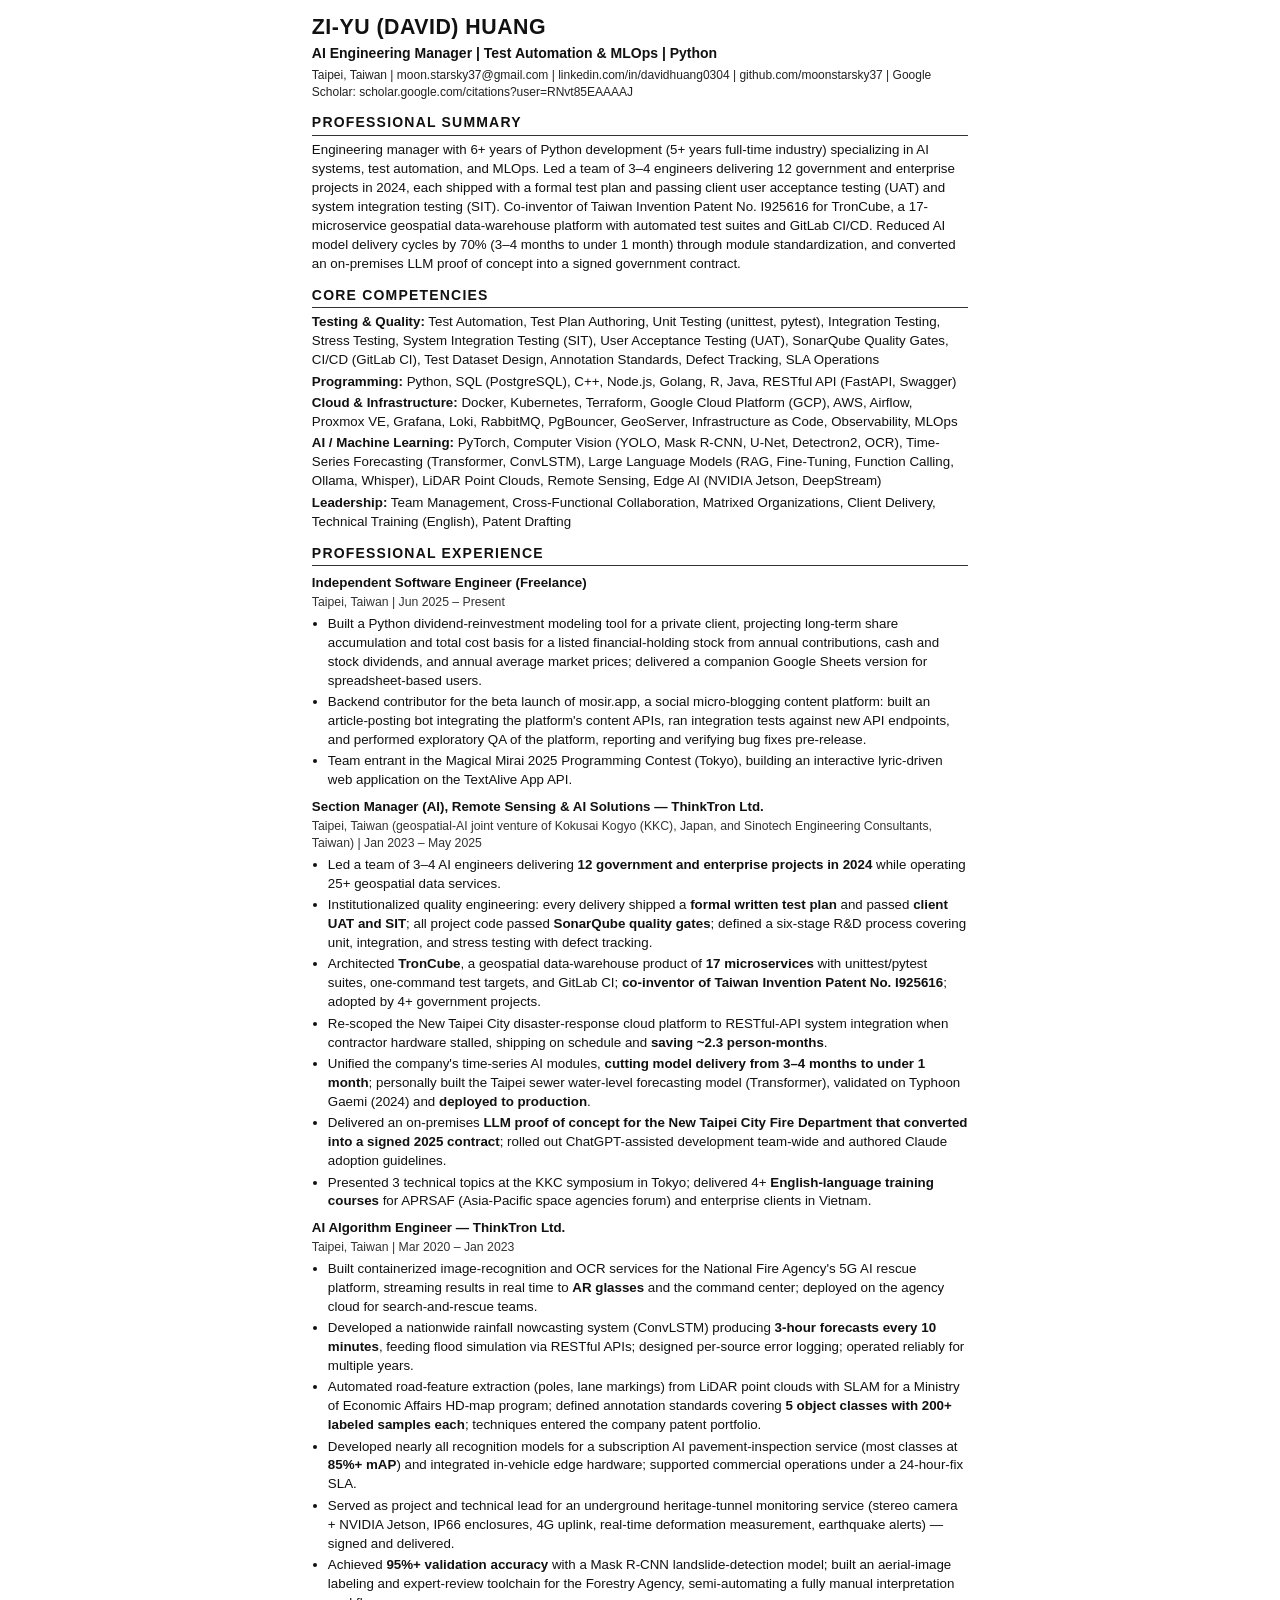
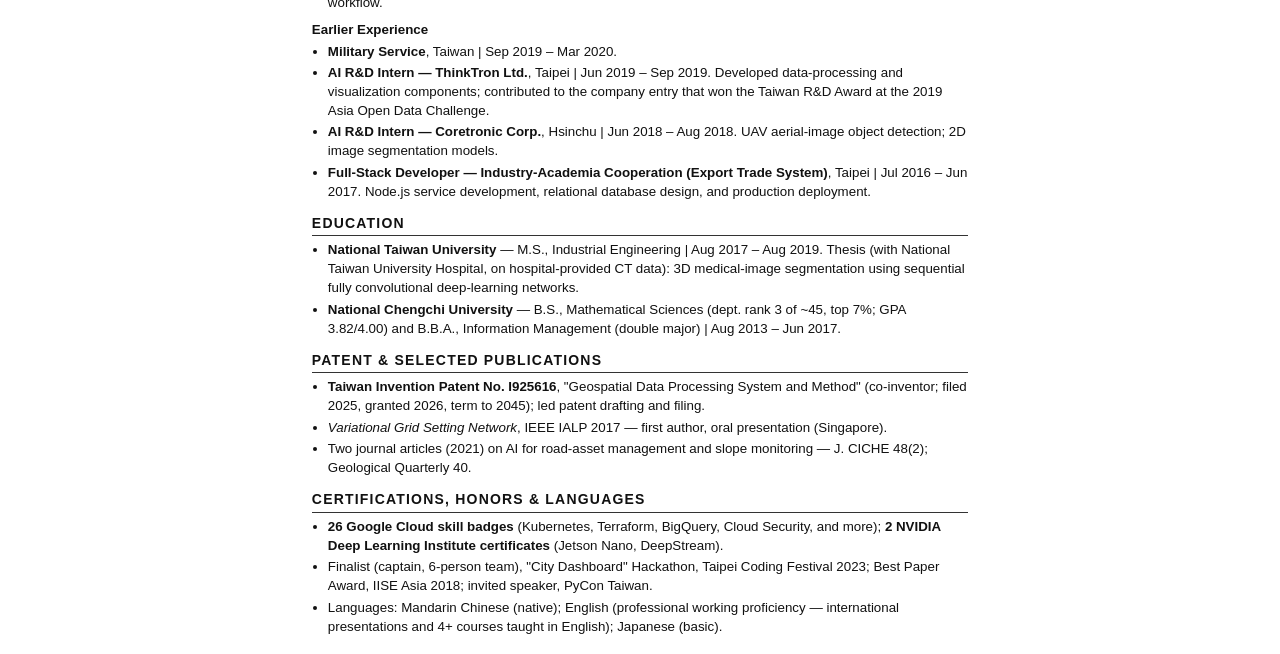
==== resume/Resume_ZiYu_Huang_2026_EN.html @ 3853565e "Initial portfolio: orbit-to-underground interactive site" ====
<!DOCTYPE html>
<html lang="en">
<head>
<meta charset="utf-8">
<title>Zi-Yu Huang — Resume (ATS)</title>
<style>
  /* ATS-first design: single column, no tables/flex for content, standard headings,
     system fonts, plain-text contact line. Prints to a clean 2-page A4 PDF. */
  @page { size: A4; margin: 14mm 16mm; }
  * { box-sizing: border-box; margin: 0; padding: 0; }
  body {
    font-family: Arial, Helvetica, "Noto Sans", sans-serif;
    font-size: 10pt; line-height: 1.42; color: #111;
    max-width: 180mm; margin: 0 auto; padding: 12px;
  }
  h1 { font-size: 16pt; letter-spacing: .5px; }
  .target { font-size: 10.5pt; font-weight: bold; margin-top: 2px; }
  .contact { font-size: 9pt; margin-top: 3px; color: #222; }
  h2 {
    font-size: 10.5pt; text-transform: uppercase; letter-spacing: 1.2px;
    border-bottom: 1.2px solid #333; margin: 12px 0 5px; padding-bottom: 2px;
  }
  h3 { font-size: 10pt; margin: 8px 0 1px; }
  .meta { font-size: 9.2pt; color: #333; margin-bottom: 2px; }
  ul { padding-left: 16px; margin: 3px 0 6px; }
  li { margin-bottom: 2.5px; }
  p { margin-bottom: 4px; }
  .kw p { margin-bottom: 2.5px; }
  @media print { body { padding: 0; } }
</style>
</head>
<body>
<header>
  <h1>ZI-YU (DAVID) HUANG</h1>
  <div class="target">AI Engineering Manager | Test Automation &amp; MLOps | Python</div>
  <div class="contact">Taipei, Taiwan | moon.starsky37@gmail.com | linkedin.com/in/davidhuang0304 | github.com/moonstarsky37 | Google Scholar: scholar.google.com/citations?user=RNvt85EAAAAJ</div>
</header>

<h2>Professional Summary</h2>
<p>Engineering manager with 6+ years of Python development (5+ years full-time industry) specializing in AI systems, test automation, and MLOps. Led a team of 3&ndash;4 engineers delivering 12 government and enterprise projects in 2024, each shipped with a formal test plan and passing client user acceptance testing (UAT) and system integration testing (SIT). Co-inventor of Taiwan Invention Patent No. I925616 for TronCube, a 17-microservice geospatial data-warehouse platform with automated test suites and GitLab CI/CD. Reduced AI model delivery cycles by 70% (3&ndash;4 months to under 1 month) through module standardization, and converted an on-premises LLM proof of concept into a signed government contract.</p>

<h2>Core Competencies</h2>
<div class="kw">
<p><b>Testing &amp; Quality:</b> Test Automation, Test Plan Authoring, Unit Testing (unittest, pytest), Integration Testing, Stress Testing, System Integration Testing (SIT), User Acceptance Testing (UAT), SonarQube Quality Gates, CI/CD (GitLab CI), Test Dataset Design, Annotation Standards, Defect Tracking, SLA Operations</p>
<p><b>Programming:</b> Python, SQL (PostgreSQL), C++, Node.js, Golang, R, Java, RESTful API (FastAPI, Swagger)</p>
<p><b>Cloud &amp; Infrastructure:</b> Docker, Kubernetes, Terraform, Google Cloud Platform (GCP), AWS, Airflow, Proxmox VE, Grafana, Loki, RabbitMQ, PgBouncer, GeoServer, Infrastructure as Code, Observability, MLOps</p>
<p><b>AI / Machine Learning:</b> PyTorch, Computer Vision (YOLO, Mask R-CNN, U-Net, Detectron2, OCR), Time-Series Forecasting (Transformer, ConvLSTM), Large Language Models (RAG, Fine-Tuning, Function Calling, Ollama, Whisper), LiDAR Point Clouds, Remote Sensing, Edge AI (NVIDIA Jetson, DeepStream)</p>
<p><b>Leadership:</b> Team Management, Cross-Functional Collaboration, Matrixed Organizations, Client Delivery, Technical Training (English), Patent Drafting</p>
</div>

<h2>Professional Experience</h2>

<h3>Independent Software Engineer (Freelance)</h3>
<div class="meta">Taipei, Taiwan | Jun 2025 &ndash; Present</div>
<ul>
  <li>Built a Python dividend-reinvestment modeling tool for a private client, projecting long-term share accumulation and total cost basis for a listed financial-holding stock from annual contributions, cash and stock dividends, and annual average market prices; delivered a companion Google Sheets version for spreadsheet-based users.</li>
  <li>Backend contributor for the beta launch of mosir.app, a social micro-blogging content platform: built an article-posting bot integrating the platform's content APIs, ran integration tests against new API endpoints, and performed exploratory QA of the platform, reporting and verifying bug fixes pre-release.</li>
  <li>Team entrant in the Magical Mirai 2025 Programming Contest (Tokyo), building an interactive lyric-driven web application on the TextAlive App API.</li>
</ul>

<h3>Section Manager (AI), Remote Sensing &amp; AI Solutions &mdash; ThinkTron Ltd.</h3>
<div class="meta">Taipei, Taiwan (geospatial-AI joint venture of Kokusai Kogyo (KKC), Japan, and Sinotech Engineering Consultants, Taiwan) | Jan 2023 &ndash; May 2025</div>
<ul>
  <li>Led a team of 3&ndash;4 AI engineers delivering <b>12 government and enterprise projects in 2024</b> while operating 25+ geospatial data services.</li>
  <li>Institutionalized quality engineering: every delivery shipped a <b>formal written test plan</b> and passed <b>client UAT and SIT</b>; all project code passed <b>SonarQube quality gates</b>; defined a six-stage R&amp;D process covering unit, integration, and stress testing with defect tracking.</li>
  <li>Architected <b>TronCube</b>, a geospatial data-warehouse product of <b>17 microservices</b> with unittest/pytest suites, one-command test targets, and GitLab CI; <b>co-inventor of Taiwan Invention Patent No. I925616</b>; adopted by 4+ government projects.</li>
  <li>Re-scoped the New Taipei City disaster-response cloud platform to RESTful-API system integration when contractor hardware stalled, shipping on schedule and <b>saving ~2.3 person-months</b>.</li>
  <li>Unified the company's time-series AI modules, <b>cutting model delivery from 3&ndash;4 months to under 1 month</b>; personally built the Taipei sewer water-level forecasting model (Transformer), validated on Typhoon Gaemi (2024) and <b>deployed to production</b>.</li>
  <li>Delivered an on-premises <b>LLM proof of concept for the New Taipei City Fire Department that converted into a signed 2025 contract</b>; rolled out ChatGPT-assisted development team-wide and authored Claude adoption guidelines.</li>
  <li>Presented 3 technical topics at the KKC symposium in Tokyo; delivered 4+ <b>English-language training courses</b> for APRSAF (Asia-Pacific space agencies forum) and enterprise clients in Vietnam.</li>
</ul>

<h3>AI Algorithm Engineer &mdash; ThinkTron Ltd.</h3>
<div class="meta">Taipei, Taiwan | Mar 2020 &ndash; Jan 2023</div>
<ul>
  <li>Built containerized image-recognition and OCR services for the National Fire Agency's 5G AI rescue platform, streaming results in real time to <b>AR glasses</b> and the command center; deployed on the agency cloud for search-and-rescue teams.</li>
  <li>Developed a nationwide rainfall nowcasting system (ConvLSTM) producing <b>3-hour forecasts every 10 minutes</b>, feeding flood simulation via RESTful APIs; designed per-source error logging; operated reliably for multiple years.</li>
  <li>Automated road-feature extraction (poles, lane markings) from LiDAR point clouds with SLAM for a Ministry of Economic Affairs HD-map program; defined annotation standards covering <b>5 object classes with 200+ labeled samples each</b>; techniques entered the company patent portfolio.</li>
  <li>Developed nearly all recognition models for a subscription AI pavement-inspection service (most classes at <b>85%+ mAP</b>) and integrated in-vehicle edge hardware; supported commercial operations under a 24-hour-fix SLA.</li>
  <li>Served as project and technical lead for an underground heritage-tunnel monitoring service (stereo camera + NVIDIA Jetson, IP66 enclosures, 4G uplink, real-time deformation measurement, earthquake alerts) &mdash; signed and delivered.</li>
  <li>Achieved <b>95%+ validation accuracy</b> with a Mask R-CNN landslide-detection model; built an aerial-image labeling and expert-review toolchain for the Forestry Agency, semi-automating a fully manual interpretation workflow.</li>
</ul>

<h3>Earlier Experience</h3>
<ul>
  <li><b>Military Service</b>, Taiwan | Sep 2019 &ndash; Mar 2020.</li>
  <li><b>AI R&amp;D Intern &mdash; ThinkTron Ltd.</b>, Taipei | Jun 2019 &ndash; Sep 2019. Developed data-processing and visualization components; contributed to the company entry that won the Taiwan R&amp;D Award at the 2019 Asia Open Data Challenge.</li>
  <li><b>AI R&amp;D Intern &mdash; Coretronic Corp.</b>, Hsinchu | Jun 2018 &ndash; Aug 2018. UAV aerial-image object detection; 2D image segmentation models.</li>
  <li><b>Full-Stack Developer &mdash; Industry-Academia Cooperation (Export Trade System)</b>, Taipei | Jul 2016 &ndash; Jun 2017. Node.js service development, relational database design, and production deployment.</li>
</ul>

<h2>Education</h2>
<ul>
  <li><b>National Taiwan University</b> &mdash; M.S., Industrial Engineering | Aug 2017 &ndash; Aug 2019. Thesis (with National Taiwan University Hospital, on hospital-provided CT data): 3D medical-image segmentation using sequential fully convolutional deep-learning networks.</li>
  <li><b>National Chengchi University</b> &mdash; B.S., Mathematical Sciences (dept. rank 3 of ~45, top 7%; GPA 3.82/4.00) and B.B.A., Information Management (double major) | Aug 2013 &ndash; Jun 2017.</li>
</ul>

<h2>Patent &amp; Selected Publications</h2>
<ul>
  <li><b>Taiwan Invention Patent No. I925616</b>, "Geospatial Data Processing System and Method" (co-inventor; filed 2025, granted 2026, term to 2045); led patent drafting and filing.</li>
  <li><i>Variational Grid Setting Network</i>, IEEE IALP 2017 &mdash; first author, oral presentation (Singapore).</li>
  <li>Two journal articles (2021) on AI for road-asset management and slope monitoring &mdash; J. CICHE 48(2); Geological Quarterly 40.</li>
</ul>

<h2>Certifications, Honors &amp; Languages</h2>
<ul>
  <li><b>26 Google Cloud skill badges</b> (Kubernetes, Terraform, BigQuery, Cloud Security, and more); <b>2 NVIDIA Deep Learning Institute certificates</b> (Jetson Nano, DeepStream).</li>
  <li>Finalist (captain, 6-person team), "City Dashboard" Hackathon, Taipei Coding Festival 2023; Best Paper Award, IISE Asia 2018; invited speaker, PyCon Taiwan.</li>
  <li>Languages: Mandarin Chinese (native); English (professional working proficiency &mdash; international presentations and 4+ courses taught in English); Japanese (basic).</li>
</ul>

</body>
</html>
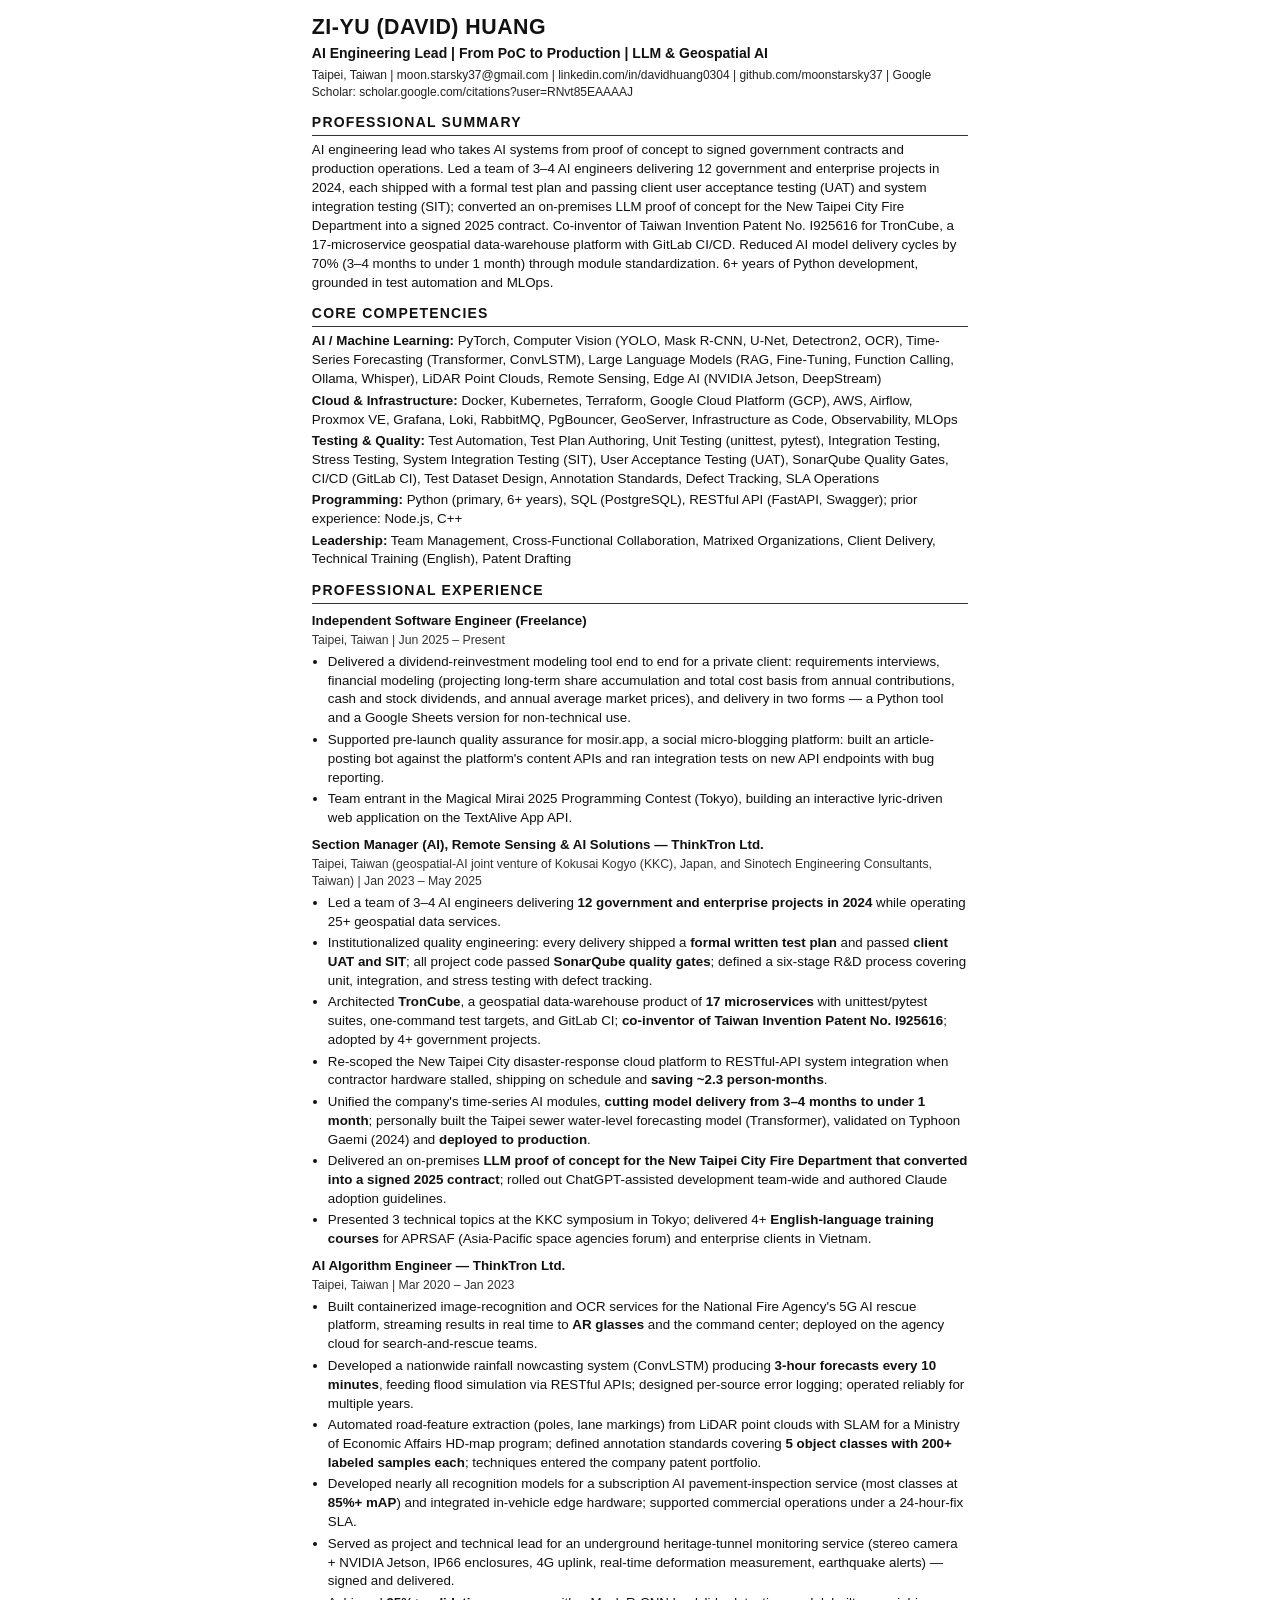
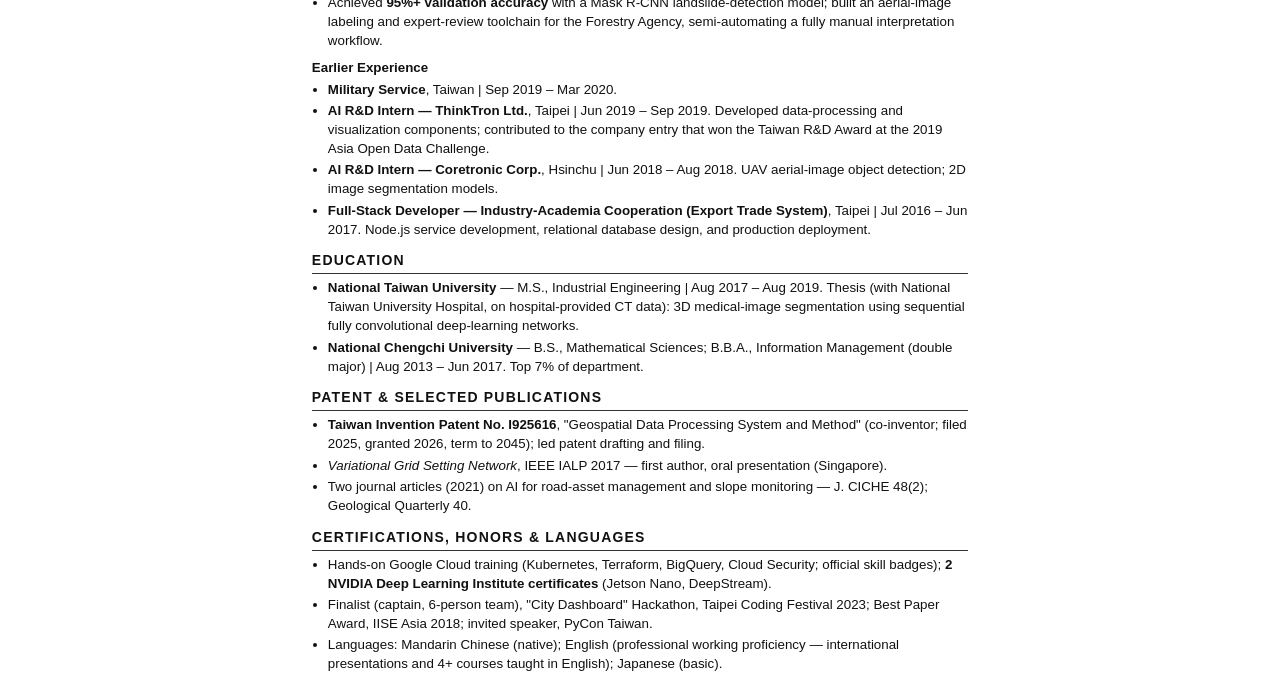
==== commit 6105add1: "feat: reposition as AI Engineering Lead; add no-JS static summary - resume EN/ZH: new headline + PoC" ====
--- a/resume/Resume_ZiYu_Huang_2026_EN.html
+++ b/resume/Resume_ZiYu_Huang_2026_EN.html
@@ -32,19 +32,19 @@
 <body>
 <header>
   <h1>ZI-YU (DAVID) HUANG</h1>
-  <div class="target">AI Engineering Manager | Test Automation &amp; MLOps | Python</div>
+  <div class="target">AI Engineering Lead | From PoC to Production | LLM &amp; Geospatial AI</div>
   <div class="contact">Taipei, Taiwan | moon.starsky37@gmail.com | linkedin.com/in/davidhuang0304 | github.com/moonstarsky37 | Google Scholar: scholar.google.com/citations?user=RNvt85EAAAAJ</div>
 </header>
 
 <h2>Professional Summary</h2>
-<p>Engineering manager with 6+ years of Python development (5+ years full-time industry) specializing in AI systems, test automation, and MLOps. Led a team of 3&ndash;4 engineers delivering 12 government and enterprise projects in 2024, each shipped with a formal test plan and passing client user acceptance testing (UAT) and system integration testing (SIT). Co-inventor of Taiwan Invention Patent No. I925616 for TronCube, a 17-microservice geospatial data-warehouse platform with automated test suites and GitLab CI/CD. Reduced AI model delivery cycles by 70% (3&ndash;4 months to under 1 month) through module standardization, and converted an on-premises LLM proof of concept into a signed government contract.</p>
+<p>AI engineering lead who takes AI systems from proof of concept to signed government contracts and production operations. Led a team of 3&ndash;4 AI engineers delivering 12 government and enterprise projects in 2024, each shipped with a formal test plan and passing client user acceptance testing (UAT) and system integration testing (SIT); converted an on-premises LLM proof of concept for the New Taipei City Fire Department into a signed 2025 contract. Co-inventor of Taiwan Invention Patent No. I925616 for TronCube, a 17-microservice geospatial data-warehouse platform with GitLab CI/CD. Reduced AI model delivery cycles by 70% (3&ndash;4 months to under 1 month) through module standardization. 6+ years of Python development, grounded in test automation and MLOps.</p>
 
 <h2>Core Competencies</h2>
 <div class="kw">
+<p><b>AI / Machine Learning:</b> PyTorch, Computer Vision (YOLO, Mask R-CNN, U-Net, Detectron2, OCR), Time-Series Forecasting (Transformer, ConvLSTM), Large Language Models (RAG, Fine-Tuning, Function Calling, Ollama, Whisper), LiDAR Point Clouds, Remote Sensing, Edge AI (NVIDIA Jetson, DeepStream)</p>
+<p><b>Cloud &amp; Infrastructure:</b> Docker, Kubernetes, Terraform, Google Cloud Platform (GCP), AWS, Airflow, Proxmox VE, Grafana, Loki, RabbitMQ, PgBouncer, GeoServer, Infrastructure as Code, Observability, MLOps</p>
 <p><b>Testing &amp; Quality:</b> Test Automation, Test Plan Authoring, Unit Testing (unittest, pytest), Integration Testing, Stress Testing, System Integration Testing (SIT), User Acceptance Testing (UAT), SonarQube Quality Gates, CI/CD (GitLab CI), Test Dataset Design, Annotation Standards, Defect Tracking, SLA Operations</p>
-<p><b>Programming:</b> Python, SQL (PostgreSQL), C++, Node.js, Golang, R, Java, RESTful API (FastAPI, Swagger)</p>
-<p><b>Cloud &amp; Infrastructure:</b> Docker, Kubernetes, Terraform, Google Cloud Platform (GCP), AWS, Airflow, Proxmox VE, Grafana, Loki, RabbitMQ, PgBouncer, GeoServer, Infrastructure as Code, Observability, MLOps</p>
-<p><b>AI / Machine Learning:</b> PyTorch, Computer Vision (YOLO, Mask R-CNN, U-Net, Detectron2, OCR), Time-Series Forecasting (Transformer, ConvLSTM), Large Language Models (RAG, Fine-Tuning, Function Calling, Ollama, Whisper), LiDAR Point Clouds, Remote Sensing, Edge AI (NVIDIA Jetson, DeepStream)</p>
+<p><b>Programming:</b> Python (primary, 6+ years), SQL (PostgreSQL), RESTful API (FastAPI, Swagger); prior experience: Node.js, C++</p>
 <p><b>Leadership:</b> Team Management, Cross-Functional Collaboration, Matrixed Organizations, Client Delivery, Technical Training (English), Patent Drafting</p>
 </div>
 
@@ -53,8 +53,8 @@
 <h3>Independent Software Engineer (Freelance)</h3>
 <div class="meta">Taipei, Taiwan | Jun 2025 &ndash; Present</div>
 <ul>
-  <li>Built a Python dividend-reinvestment modeling tool for a private client, projecting long-term share accumulation and total cost basis for a listed financial-holding stock from annual contributions, cash and stock dividends, and annual average market prices; delivered a companion Google Sheets version for spreadsheet-based users.</li>
-  <li>Backend contributor for the beta launch of mosir.app, a social micro-blogging content platform: built an article-posting bot integrating the platform's content APIs, ran integration tests against new API endpoints, and performed exploratory QA of the platform, reporting and verifying bug fixes pre-release.</li>
+  <li>Delivered a dividend-reinvestment modeling tool end to end for a private client: requirements interviews, financial modeling (projecting long-term share accumulation and total cost basis from annual contributions, cash and stock dividends, and annual average market prices), and delivery in two forms &mdash; a Python tool and a Google Sheets version for non-technical use.</li>
+  <li>Supported pre-launch quality assurance for mosir.app, a social micro-blogging platform: built an article-posting bot against the platform's content APIs and ran integration tests on new API endpoints with bug reporting.</li>
   <li>Team entrant in the Magical Mirai 2025 Programming Contest (Tokyo), building an interactive lyric-driven web application on the TextAlive App API.</li>
 </ul>
 
@@ -92,7 +92,7 @@
 <h2>Education</h2>
 <ul>
   <li><b>National Taiwan University</b> &mdash; M.S., Industrial Engineering | Aug 2017 &ndash; Aug 2019. Thesis (with National Taiwan University Hospital, on hospital-provided CT data): 3D medical-image segmentation using sequential fully convolutional deep-learning networks.</li>
-  <li><b>National Chengchi University</b> &mdash; B.S., Mathematical Sciences (dept. rank 3 of ~45, top 7%; GPA 3.82/4.00) and B.B.A., Information Management (double major) | Aug 2013 &ndash; Jun 2017.</li>
+  <li><b>National Chengchi University</b> &mdash; B.S., Mathematical Sciences; B.B.A., Information Management (double major) | Aug 2013 &ndash; Jun 2017. Top 7% of department.</li>
 </ul>
 
 <h2>Patent &amp; Selected Publications</h2>
@@ -104,7 +104,7 @@
 
 <h2>Certifications, Honors &amp; Languages</h2>
 <ul>
-  <li><b>26 Google Cloud skill badges</b> (Kubernetes, Terraform, BigQuery, Cloud Security, and more); <b>2 NVIDIA Deep Learning Institute certificates</b> (Jetson Nano, DeepStream).</li>
+  <li>Hands-on Google Cloud training (Kubernetes, Terraform, BigQuery, Cloud Security; official skill badges); <b>2 NVIDIA Deep Learning Institute certificates</b> (Jetson Nano, DeepStream).</li>
   <li>Finalist (captain, 6-person team), "City Dashboard" Hackathon, Taipei Coding Festival 2023; Best Paper Award, IISE Asia 2018; invited speaker, PyCon Taiwan.</li>
   <li>Languages: Mandarin Chinese (native); English (professional working proficiency &mdash; international presentations and 4+ courses taught in English); Japanese (basic).</li>
 </ul>
